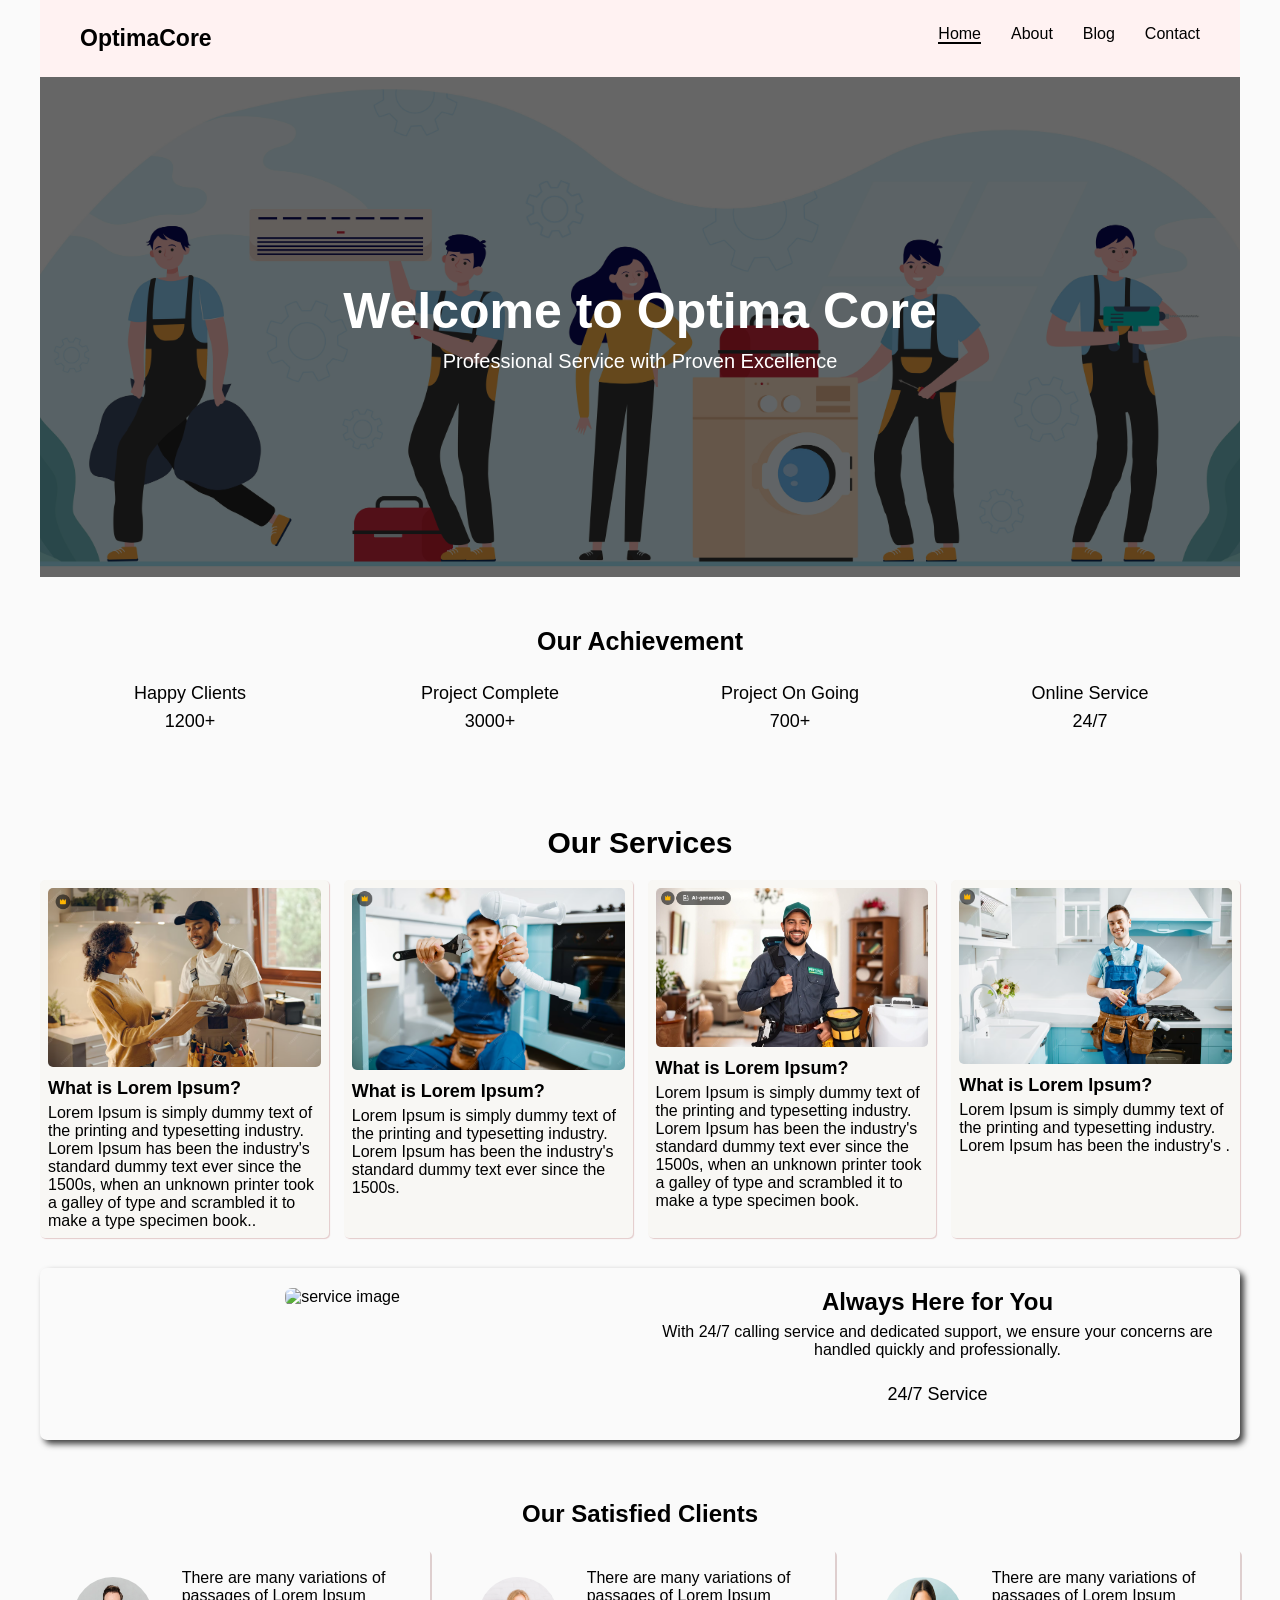
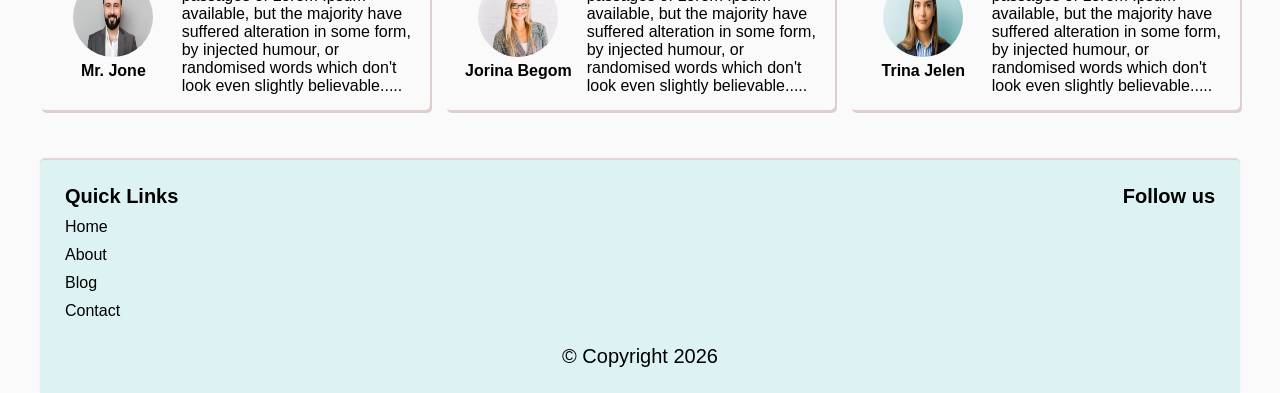
==== index.html @ 0a66d288 "All pages has been created and Home page is ready to use" ====
<!DOCTYPE html>
<html lang="en">

<head>
    <meta charset="UTF-8">
    <meta name="viewport" content="width=device-width, initial-scale=1.0">
    <title>OptimaCore - Home</title>
    <link rel="stylesheet" href="css/default_style.css">
    <link rel="stylesheet" href="css/home.css">

    <!-- Font awsome CDN link -->

    <link rel="stylesheet" href="https://cdnjs.cloudflare.com/ajax/libs/font-awesome/7.0.1/css/all.min.css"
        integrity="sha512-2SwdPD6INVrV/lHTZbO2nodKhrnDdJK9/kg2XD1r9uGqPo1cUbujc+IYdlYdEErWNu69gVcYgdxlmVmzTWnetw=="
        crossorigin="anonymous" referrerpolicy="no-referrer" />
</head>

<body>

    <header>
        <nav class="navbar">
            <h1 id="logo">OptimaCore</h1>
            <div>
                <input type="checkbox" id="menu-toggle">
                <label for="menu-toggle" class="taggle-btn">&#9776;</label>

                <ul class="nav-links">
                    <li><a class="active_page" href="index.html">Home</a></li>
                    <li><a href="about.html">About</a></li>
                    <li><a href="blog.html">Blog</a></li>
                    <li><a href="contact.html">Contact</a></li>
                </ul>
            </div>
        </nav>
    </header>

    <!-- ----- Home page content------- -->

    <section id="hero-img">
        <h2>Welcome to Optima Core</h2>
        <p>Professional Service with Proven Excellence</p>
    </section>

    <section id="achievement_section">
        <h2>Our Achievement</h2>

        <div class="all_achievement">
            <div class="each_achievement">
                <i class="fa-regular fa-user"></i>
                <p>Happy Clients</p>
                <p>1200+</p>
            </div>
            <div class="each_achievement">
                <i class="fa-regular fa-file"></i>
                <p>Project Complete</p>
                <p>3000+</p>
            </div>
            <div class="each_achievement">
                <i class="fa-solid fa-spinner"></i>
                <p>Project On Going</p>
                <p>700+</p>
            </div>
            <div class="each_achievement">
                <i class="fa-solid fa-phone"></i>
                <p>Online Service</p>
                <p>24/7</p>
            </div>
        </div>
    </section>

    <section id="services">
        <h2 class="service-title">Our Services</h2>

        <div class="all-services">

            <div class="service-box">
                <div class="service-img">
                    <img src="./img/service 1.PNG" alt="service image">
                </div>
                <div class="service-details">
                    <h4>What is Lorem Ipsum?</h4>
                    <p>Lorem Ipsum is simply dummy text of the printing and typesetting industry. Lorem Ipsum has been
                        the industry's standard dummy text ever since the 1500s, when an unknown printer took a galley
                        of type and scrambled it to make a type specimen book..</p>
                </div>
            </div>

            <div class="service-box">
                <div class="service-img">
                    <img src="./img/service 3.PNG" alt="service image">
                </div>
                <div class="service-details">
                    <h4>What is Lorem Ipsum?</h4>
                    <p>Lorem Ipsum is simply dummy text of the printing and typesetting industry. Lorem Ipsum has been
                        the industry's standard dummy text ever since the 1500s.</p>
                </div>
            </div>

            <div class="service-box">
                <div class="service-img">
                    <img src="./img/service 2.PNG" alt="service image">
                </div>
                <div class="service-details">
                    <h4>What is Lorem Ipsum?</h4>
                    <p>Lorem Ipsum is simply dummy text of the printing and typesetting industry. Lorem Ipsum has been
                        the industry's standard dummy text ever since the 1500s, when an unknown printer took a galley
                        of type and scrambled it to make a type specimen book.</p>
                </div>
            </div>

            <div class="service-box">
                <div class="service-img">
                    <img src="./img/service 4.PNG" alt="service image">
                </div>
                <div class="service-details">
                    <h4>What is Lorem Ipsum?</h4>
                    <p>Lorem Ipsum is simply dummy text of the printing and typesetting industry. Lorem Ipsum has been
                        the industry's .</p>
                </div>
            </div>

        </div>
    </section>



    <section id="about_service">
        <div class="about_service_img">
            <img src="./img/service img 3.jpg" alt="service image">
        </div>

        <div class="about_service_box_right">

            <h1>Always Here for You</h1>
            <p>With 24/7 calling service and dedicated support, we ensure your concerns are handled quickly and
                professionally.</p>


            <div class="contact_box">
                <div>
                    <i class="fa-solid fa-phone"></i>
                </div>
                <p>24/7 Service</p>
            </div>
        </div>
    </section>


    <section id="customer-review">
        <h1>Our Satisfied Clients </h1>

        <div class="all_reviews">

            <div class="review">
                <div class="client_img">
                    <img src="./img/client 1.PNG" alt="client">
                    <h6>Mr. Jone</h6>
                </div>
                <div class="review_text">
                    <div class="review_star">
                        <i class="fa-solid fa-star"></i>
                        <i class="fa-solid fa-star"></i>
                        <i class="fa-solid fa-star"></i>
                        <i class="fa-solid fa-star"></i>
                        <i class="fa-solid fa-star"></i>
                    </div>
                    <p>There are many variations of passages of Lorem Ipsum available, but the majority have suffered
                        alteration in some form, by injected humour, or randomised words which don't look even slightly
                        believable..... </p>
                </div>
            </div>

            <div class="review">
                <div class="client_img">
                    <img src="./img/client 5.PNG" alt="client">
                    <h6>Jorina Begom</h6>
                </div>
                <div class="review_text">
                    <div class="review_star">
                        <i class="fa-solid fa-star"></i>
                        <i class="fa-solid fa-star"></i>
                        <i class="fa-solid fa-star"></i>
                        <i class="fa-solid fa-star"></i>
                        <i class="fa-solid fa-star"></i>
                    </div>
                    <p>There are many variations of passages of Lorem Ipsum available, but the majority have suffered
                        alteration in some form, by injected humour, or randomised words which don't look even slightly
                        believable..... </p>
                </div>
            </div>

            <div class="review">
                <div class="client_img">
                    <img src="./img/client 2.PNG" alt="client">
                    <h6>Trina Jelen</h6>
                </div>
                <div class="review_text">
                    <div class="review_star">
                        <i class="fa-solid fa-star"></i>
                        <i class="fa-solid fa-star"></i>
                        <i class="fa-solid fa-star"></i>
                        <i class="fa-solid fa-star"></i>
                        <i class="fa-solid fa-star"></i>
                    </div>
                    <p>There are many variations of passages of Lorem Ipsum available, but the majority have suffered
                        alteration in some form, by injected humour, or randomised words which don't look even slightly
                        believable..... </p>
                </div>
            </div>


        </div>
    </section>


    <footer>
        <div class="footer-top">
            <div class="footer-top-left">
                <h6>Quick Links</h6>
                <ul>
                    <li><a href="index.html">Home</a></li>
                    <li><a href="about.html">About</a></li>
                    <li><a href="blog.html">Blog</a></li>
                    <li><a href="contact.html">Contact</a></li>
                </ul>
            </div>

            <div class="footer-top-right">
                <h6>Follow us</h6>
                <ul>
                    <li><a href=""><i class="fa-brands fa-youtube"></i></a></li>
                    <li><a href=""><i class="fa-brands fa-facebook"></i></a></li>
                    <li><a href=""><i class="fa-brands fa-instagram"></i></a></li>
                    <li><a href=""><i class="fa-brands fa-linkedin"></i></a></li>
                </ul>
            </div>
        </div>

        <div class="footer-bottom">
            <p> &#169; Copyright 2026</p>
        </div>
    </footer>

</body>

</html>
---- css/default_style.css ----
/* 
  Author: Daloar Hossain;
  Description: This is a default css file that  will be used for all pages in this project.
*/

* {
  margin: 0;
  padding: 0;
}

body {
  font-family: Arial, Helvetica, sans-serif;
  max-width: 1200px;
  margin: 0 auto;
  background-color: #fafafa;
}

img {
  max-width: 100%;
}

/***************** Header  **********************/

header {
  padding: 10px;
  background-color: #fff2f2;
}

.navbar {
  padding: 15px 30px;
  position: sticky;
  top: 0;
  z-index: 1000;
  display: flex;
  justify-content: space-between
}

#logo {
  font-size: 23px;
}

.nav-links {
  list-style: none;
  display: flex;
}

.nav-links li {
  margin-left: 30px;
}

.nav-links li a {
  text-decoration: none;
  color: black;
  font-weight: 500;
  position: relative;
  transition: color 0.3s ease;
}

.nav-links li a:hover {
  color: #850bb5
}

.nav-links a:hover::after {
  width: 100%;
}

.taggle-btn {
  display: none;
  font-size: 25px;
  color: black;
  cursor: pointer;
}

#menu-toggle {
  display: none;
}

.active_page {
  border-bottom: 2px solid black;
}

/************** Footer **************/

footer {
  background-color: rgb(221 243 243);
  padding: 25px;
  box-shadow: 0px -2px 1px #e7d2d2;
  border-top-left-radius: 5px;
  border-top-right-radius: 5px;
}

.footer-top {
  display: flex;
  justify-content: space-between;

}

.footer-top-left h6,
.footer-top-right h6 {
  font-size: 20px;
  margin-bottom: 10px;
}

.footer-top-left ul {
  list-style: none;
}

.footer-top-left ul li {
  margin-bottom: 10px;
}

.footer-top-left ul li a {
  text-decoration: none;
  color: black;
}

.footer-top-left ul li a:hover {
  color: blue;
  transition: all .5s;

}

.footer-top-right ul {
  list-style: none;
  display: flex;
}

.footer-top-right ul li {
  margin-left: 15px;
}

.footer-top-right ul li a {
  font-size: 25px;
  color: #4e1212;
  transition: all .5s;
}

.footer-top-right ul li a:hover {
  color: rgb(169, 31, 31);
}

.footer-bottom {
  margin-top: 20px;
  text-align: center;
  font-size: 20px;
  border-radius: 5px;
  margin-top: 15px;
}

@media (max-width: 768px) {
  .navbar {
    justify-content: space-between;
  }

  .nav-links {
    position: absolute;
    top: 60px;
    right: 0;
    background: #111;
    flex-direction: column;
    width: 100%;
    text-align: center;
    display: none;
    padding: 20px 0;
  }

  .nav-links li {
    margin: 15px 0;
  }

  .nav-links li a {
    color: white;
  }

  .taggle-btn {
    display: block;
  }

  #menu-toggle:checked+.taggle-btn+.nav-links {
    display: flex;
  }

  .active_page {
    border-bottom: 2px solid white;
  }



  footer {
    background-color: rgb(221 243 243);
    padding: 25px;
    box-shadow: none;
    border-top-left-radius: 0px;
    border-top-right-radius: 0px;
  }

  .footer-top {
    flex-direction: column;
    justify-content: space-between;

    display: flex;
    justify-content: center;
    align-items: center;
  }

  .footer-top-left ul li {
    text-align: center;
  }

  .footer-top-right h6 {
    text-align: center;
    margin-top: 15px 0;
  }
}
---- css/home.css ----
#hero-img {
    width: 100%;
    height: 500px;
    background-image: url('../img/home_page_hero_img.jpg');
    background-size: cover;
    background-position: center;
    background-repeat: no-repeat;
    position: relative;
    display: flex;
    justify-content: center;
    align-items: center;
    flex-direction: column;
    color: white;

}

#hero-img::before {
    content: "";
    position: absolute;
    inset: 0;
    background: rgba(0, 0, 0, 0.6);
}

#hero-img * {
    position: relative;
}

#hero-img h2 {
    font-size: 50px;
}

#hero-img p {
    font-size: 20px;
    margin-top: 10px;
}

/* Achievement section */
#achievement_section{
    padding: 50px 0;

}

#achievement_section h2{
    text-align: center;
    font-size: 25px;
    font-weight: bold;
    margin-bottom: 20px;
}

.all_achievement{
    display: grid;
    grid-template-columns: repeat(4, 1fr);
}
.each_achievement{
    cursor: pointer;
    padding: 7px;
    text-align: center;
}

.each_achievement i{
    font-size: 45px;
    margin-bottom: 12px;
}

.each_achievement p{
    font-size: 18px;
    margin-bottom: 7px;
}

/* Services */

#services {
    padding: 30px 0px;
}

.service-title {
    font-size: 30px;
    text-align: center;
    margin-bottom: 20px;
}

.all-services {
    display: flex;
    gap: 15px;
}

.service-box {
    padding: 8px;
    border-radius: 5px;
    background-color: rgb(240 233 224 / 25%);
    cursor: pointer;
    transition: all 0.5s;
    flex: 1;
    box-shadow: 1px 1px 1px #e3caca;
}

.service-img>img {
    max-width: 100%;
    border-radius: 5px;
}

.service-img {
    margin-bottom: 7px;
}

.service-details h4 {
    font-size: 18px;
    margin-bottom: 5px;
}

.service-box:hover {
    margin-top: -7px;
}

/* About service section */

#about_service {
    display: grid;
    grid-template-columns: 1fr 1fr;
    gap: 30px;
    padding: 30px 0;
    box-shadow: 4px 4px 6px #000000bf;
    margin-bottom: 10px;
    border-radius: 7px;
    padding: 20px;
    text-align: center;
}

.about_service_img {
    flex: 1;
}

.about_service_img img {
    max-width: 100%;
    border-radius: 7px;
}

.about_service_box_right {
    display: flex;
    justify-content: center;
    align-items: center;
    flex-direction: column;
}

.about_service_box_right h1 {
    margin-bottom: 7px;
}

.about_service_box_right p {
    margin-bottom: 15px;
}

.contact_box {
    margin-top: 10px;
}

.contact_box i {
    font-size: 35px;
    margin-bottom: 8px;
    cursor: pointer;
}

.contact_box p {
    font-size: 18px;
    cursor: pointer;
}

/* customer reviews */
#customer-review{
    padding: 50px 0;
}
#customer-review > h1{
    margin-bottom: 20px;
    text-align: center;
}

.all_reviews{
    display: grid;
    grid-template-columns: 1fr 1fr 1fr;
    gap: 15px;
}

.review{
    box-shadow:  2px 3px #decece;
    padding: 15px;
    border-radius: 5px;
    display: flex;
    gap: 10px;
    cursor: pointer;
    transition: all .5s;
}

.review:hover{
    box-shadow: 2px 2px 2px rgb(111, 109, 109);
}


.client_img{
    flex: 1;
    display: flex;
    flex-direction: column;
    justify-content: center;
    align-items: center;
}
.review_text{
    flex: 2;
}
.client_img img{
    width: 80px;
    min-height: 80px;
    max-height: 80px;
    border-radius: 50%;

}

.client_img h6{
    font-size: 16px;
    margin-top: 5px;
}


.review_star{
    color: rgb(142, 142, 12);
    font-size: 16px;
    margin-bottom: 6px;
}


@media (max-width: 768px) {
    #hero-img h2 {
        font-size: 30px;
        text-align: center;
    }

    #hero-img p {
        font-size: 15px;
        margin-top: 10px;
    }
    .all_achievement{
        grid-template-columns: 1fr;
    }

    .all-services {
        flex-direction: column;
        margin-bottom: 10px;
    }

    #about_service{
        grid-template-columns: 1fr;
    }

    .all_reviews{
        grid-template-columns: 1fr;
    }
}
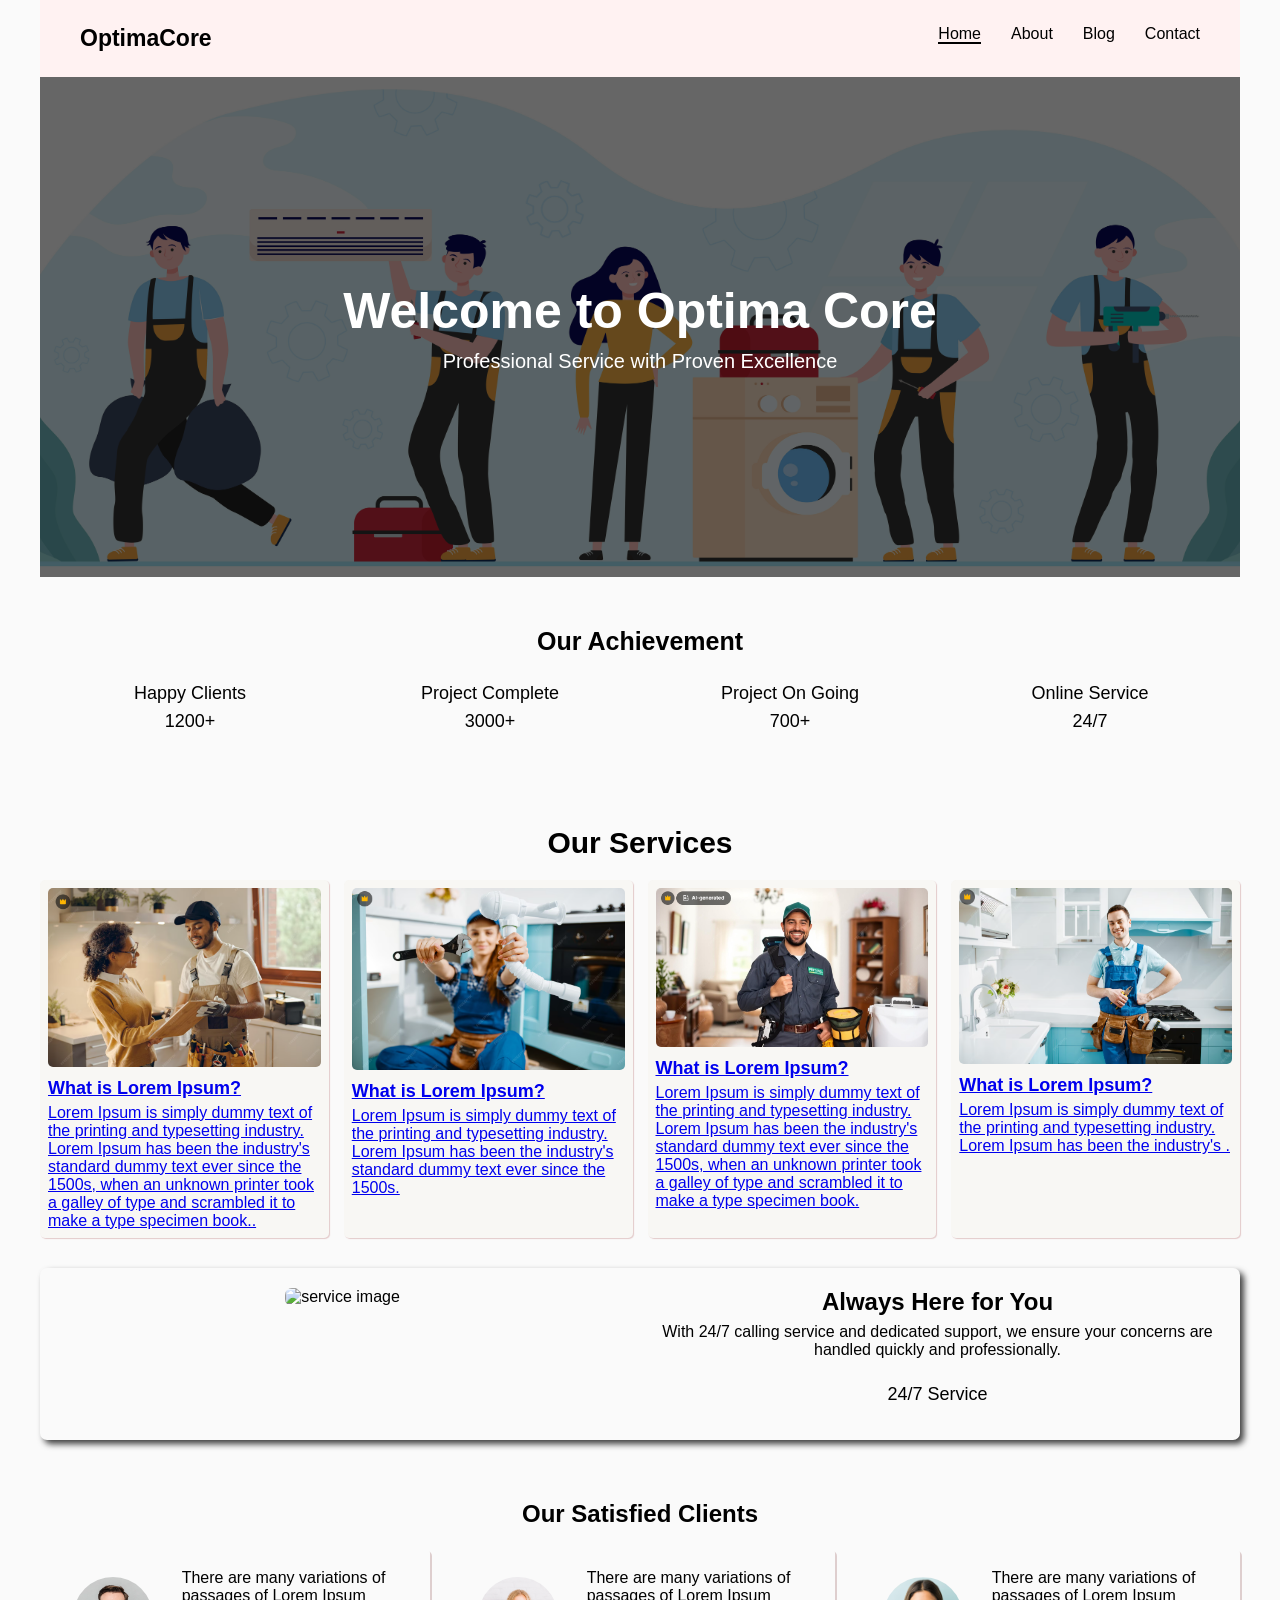
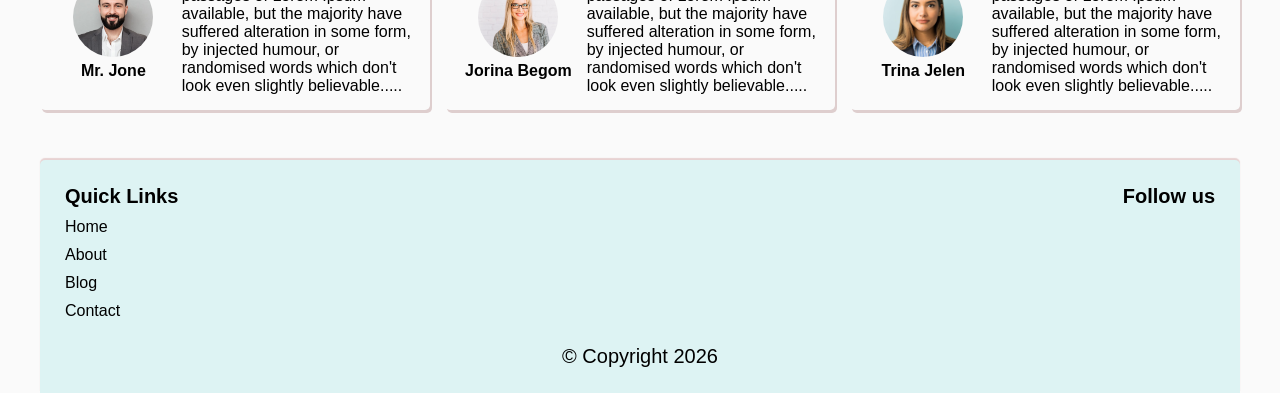
==== commit d08f19a5: "Home page some updated" ====
--- a/index.html
+++ b/index.html
@@ -16,7 +16,7 @@
 </head>
 
 <body>
-
+    <!-- Header Section -->
     <header>
         <nav class="navbar">
             <h1 id="logo">OptimaCore</h1>
@@ -34,13 +34,15 @@
         </nav>
     </header>
 
-    <!-- ----- Home page content------- -->
-
+    <!-- Home page content -->
+
+    <!-- First section / Hero image-->
     <section id="hero-img">
         <h2>Welcome to Optima Core</h2>
         <p>Professional Service with Proven Excellence</p>
     </section>
 
+    <!-- Achievement Section -->
     <section id="achievement_section">
         <h2>Our Achievement</h2>
 
@@ -68,12 +70,13 @@
         </div>
     </section>
 
+    <!-- Our service Section -->
     <section id="services">
         <h2 class="service-title">Our Services</h2>
 
         <div class="all-services">
 
-            <div class="service-box">
+            <a class="service-box" href="post_detail.html">
                 <div class="service-img">
                     <img src="./img/service 1.PNG" alt="service image">
                 </div>
@@ -83,9 +86,9 @@
                         the industry's standard dummy text ever since the 1500s, when an unknown printer took a galley
                         of type and scrambled it to make a type specimen book..</p>
                 </div>
-            </div>
-
-            <div class="service-box">
+            </a>
+
+            <a class="service-box" href="post_detail.html">
                 <div class="service-img">
                     <img src="./img/service 3.PNG" alt="service image">
                 </div>
@@ -94,9 +97,9 @@
                     <p>Lorem Ipsum is simply dummy text of the printing and typesetting industry. Lorem Ipsum has been
                         the industry's standard dummy text ever since the 1500s.</p>
                 </div>
-            </div>
-
-            <div class="service-box">
+            </a>
+
+            <a class="service-box" href="post_detail.html">
                 <div class="service-img">
                     <img src="./img/service 2.PNG" alt="service image">
                 </div>
@@ -106,9 +109,9 @@
                         the industry's standard dummy text ever since the 1500s, when an unknown printer took a galley
                         of type and scrambled it to make a type specimen book.</p>
                 </div>
-            </div>
-
-            <div class="service-box">
+            </a>
+
+            <a class="service-box" href="post_detail.html">
                 <div class="service-img">
                     <img src="./img/service 4.PNG" alt="service image">
                 </div>
@@ -117,13 +120,13 @@
                     <p>Lorem Ipsum is simply dummy text of the printing and typesetting industry. Lorem Ipsum has been
                         the industry's .</p>
                 </div>
-            </div>
-
-        </div>
-    </section>
-
-
-
+            </a>
+
+        </div>
+    </section>
+
+
+    <!-- About Service -->
     <section id="about_service">
         <div class="about_service_img">
             <img src="./img/service img 3.jpg" alt="service image">
@@ -145,7 +148,7 @@
         </div>
     </section>
 
-
+    <!-- Customer Reviews Section -->
     <section id="customer-review">
         <h1>Our Satisfied Clients </h1>
 
@@ -212,7 +215,7 @@
         </div>
     </section>
 
-
+    <!-- Footer Section -->
     <footer>
         <div class="footer-top">
             <div class="footer-top-left">
--- a/css/default_style.css
+++ b/css/default_style.css
@@ -16,7 +16,9 @@
 }
 
 img {
-  max-width: 100%;
+  width: 100%;
+  height: 100%;
+  object-fit: cover;
 }
 
 /***************** Header  **********************/
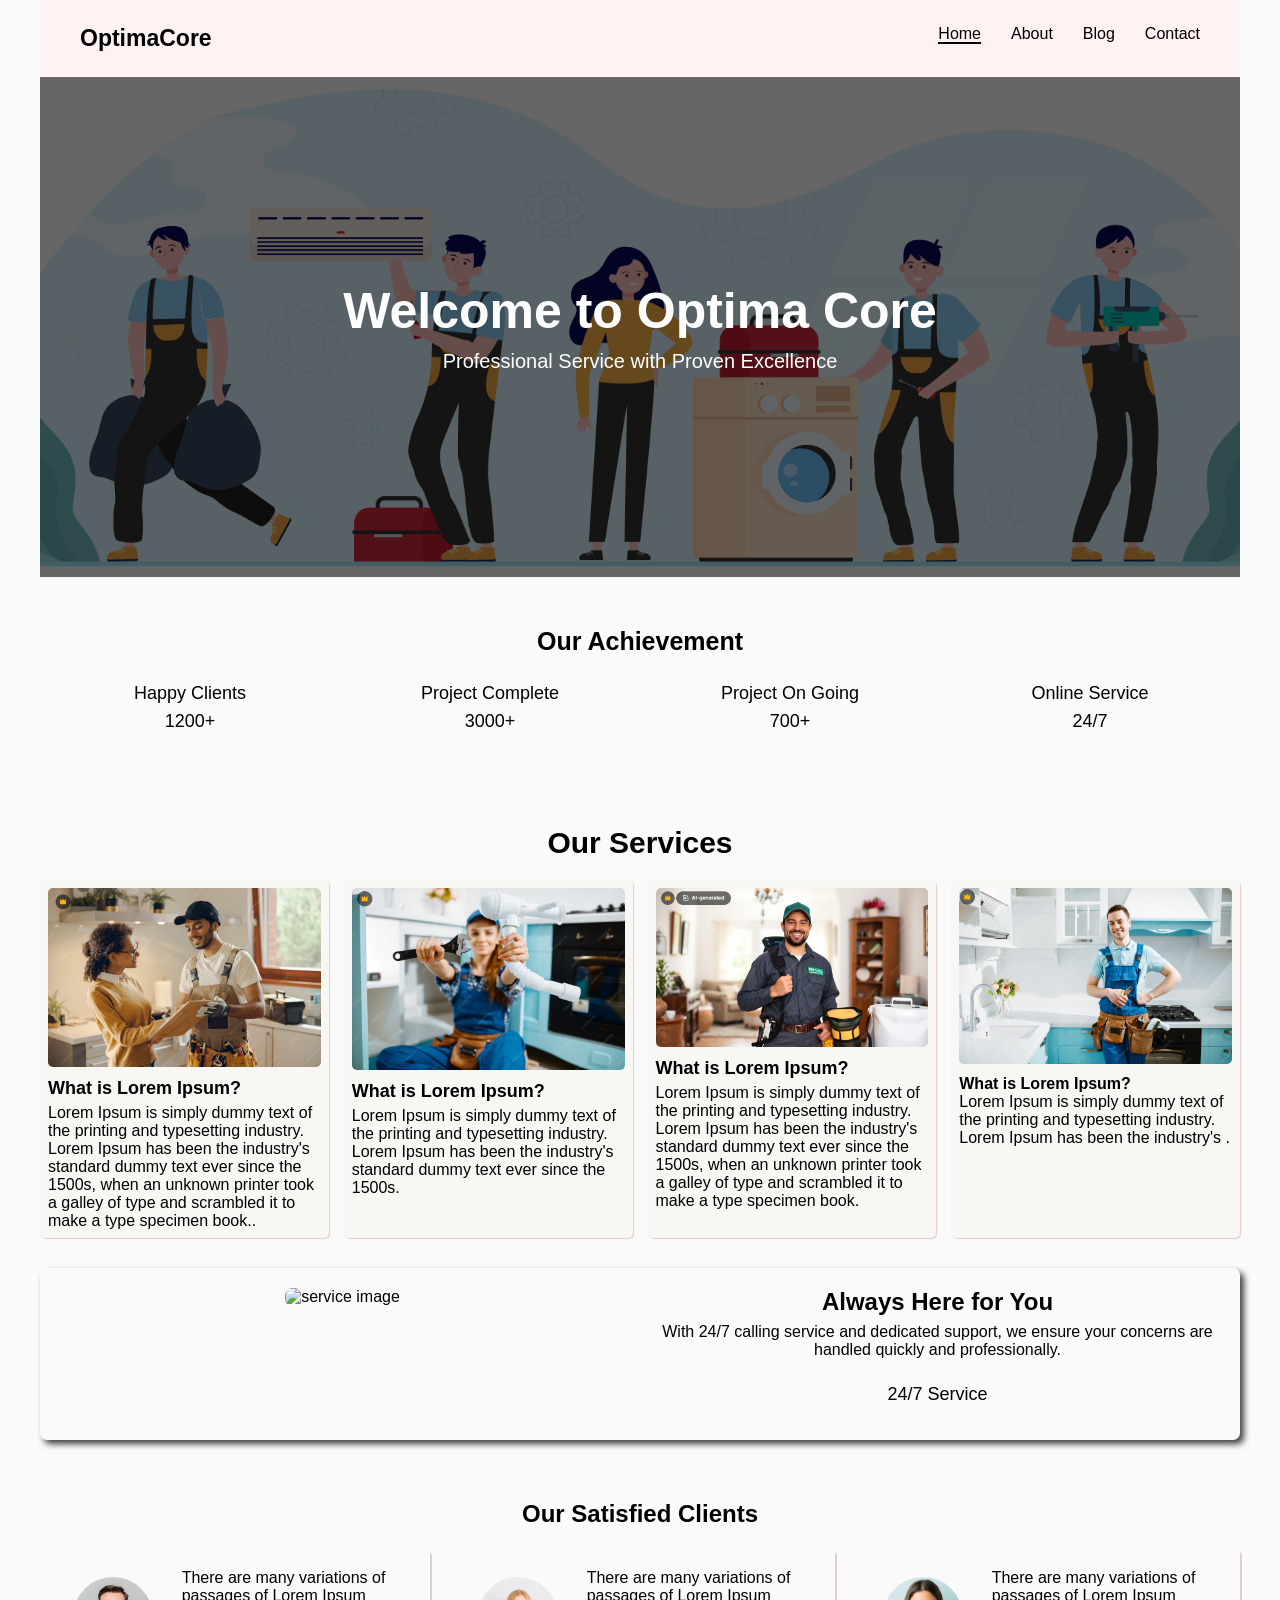
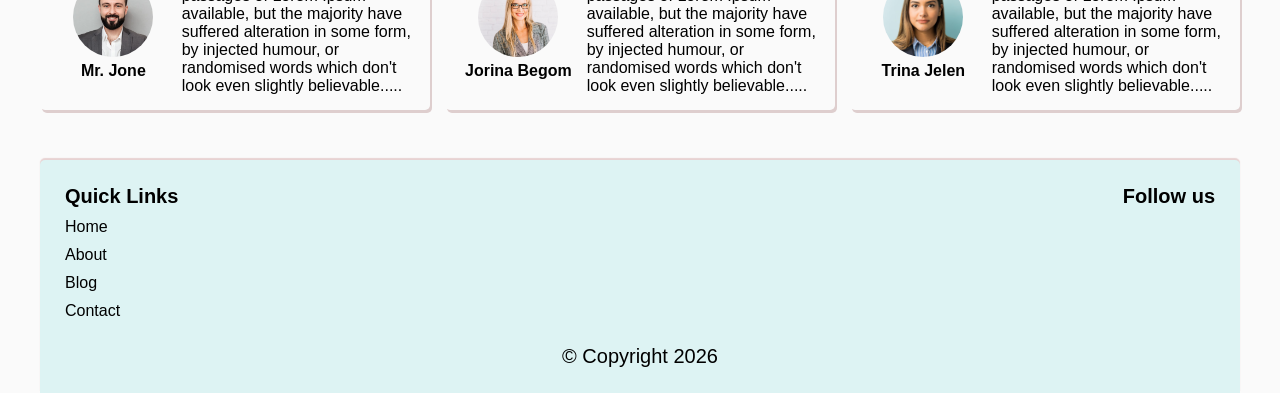
==== commit 87c9dfc0: "Some bugs has been fix in home page" ====
--- a/index.html
+++ b/index.html
@@ -78,10 +78,10 @@
 
             <a class="service-box" href="post_detail.html">
                 <div class="service-img">
-                    <img src="./img/service 1.PNG" alt="service image">
-                </div>
-                <div class="service-details">
-                    <h4>What is Lorem Ipsum?</h4>
+                    <img src="./img/service_1.PNG" alt="service image">
+                </div>
+                <div class="service-details">
+                    <h3>What is Lorem Ipsum?</h3>
                     <p>Lorem Ipsum is simply dummy text of the printing and typesetting industry. Lorem Ipsum has been
                         the industry's standard dummy text ever since the 1500s, when an unknown printer took a galley
                         of type and scrambled it to make a type specimen book..</p>
@@ -90,10 +90,10 @@
 
             <a class="service-box" href="post_detail.html">
                 <div class="service-img">
-                    <img src="./img/service 3.PNG" alt="service image">
-                </div>
-                <div class="service-details">
-                    <h4>What is Lorem Ipsum?</h4>
+                    <img src="./img/service_3.PNG" alt="service image">
+                </div>
+                <div class="service-details">
+                    <h3>What is Lorem Ipsum?</h3>
                     <p>Lorem Ipsum is simply dummy text of the printing and typesetting industry. Lorem Ipsum has been
                         the industry's standard dummy text ever since the 1500s.</p>
                 </div>
@@ -101,10 +101,10 @@
 
             <a class="service-box" href="post_detail.html">
                 <div class="service-img">
-                    <img src="./img/service 2.PNG" alt="service image">
-                </div>
-                <div class="service-details">
-                    <h4>What is Lorem Ipsum?</h4>
+                    <img src="./img/service_2.PNG" alt="service image">
+                </div>
+                <div class="service-details">
+                    <h3>What is Lorem Ipsum?</h3>
                     <p>Lorem Ipsum is simply dummy text of the printing and typesetting industry. Lorem Ipsum has been
                         the industry's standard dummy text ever since the 1500s, when an unknown printer took a galley
                         of type and scrambled it to make a type specimen book.</p>
@@ -113,7 +113,7 @@
 
             <a class="service-box" href="post_detail.html">
                 <div class="service-img">
-                    <img src="./img/service 4.PNG" alt="service image">
+                    <img src="./img/service_4.PNG" alt="service image">
                 </div>
                 <div class="service-details">
                     <h4>What is Lorem Ipsum?</h4>
@@ -129,7 +129,7 @@
     <!-- About Service -->
     <section id="about_service">
         <div class="about_service_img">
-            <img src="./img/service img 3.jpg" alt="service image">
+            <img src="./img/taking_note.jpg" alt="service image">
         </div>
 
         <div class="about_service_box_right">
@@ -156,8 +156,8 @@
 
             <div class="review">
                 <div class="client_img">
-                    <img src="./img/client 1.PNG" alt="client">
-                    <h6>Mr. Jone</h6>
+                    <img src="./img/client_1.PNG" alt="client">
+                    <h2>Mr. Jone</h2>
                 </div>
                 <div class="review_text">
                     <div class="review_star">
@@ -175,8 +175,8 @@
 
             <div class="review">
                 <div class="client_img">
-                    <img src="./img/client 5.PNG" alt="client">
-                    <h6>Jorina Begom</h6>
+                    <img src="./img/client_5.PNG" alt="client">
+                    <h2>Jorina Begom</h2>
                 </div>
                 <div class="review_text">
                     <div class="review_star">
@@ -194,8 +194,8 @@
 
             <div class="review">
                 <div class="client_img">
-                    <img src="./img/client 2.PNG" alt="client">
-                    <h6>Trina Jelen</h6>
+                    <img src="./img/client_2.PNG" alt="client">
+                    <h2>Trina Jelen</h2>
                 </div>
                 <div class="review_text">
                     <div class="review_star">
@@ -219,7 +219,7 @@
     <footer>
         <div class="footer-top">
             <div class="footer-top-left">
-                <h6>Quick Links</h6>
+                <h2>Quick Links</h2>
                 <ul>
                     <li><a href="index.html">Home</a></li>
                     <li><a href="about.html">About</a></li>
@@ -229,7 +229,7 @@
             </div>
 
             <div class="footer-top-right">
-                <h6>Follow us</h6>
+                <h2>Follow us</h2>
                 <ul>
                     <li><a href=""><i class="fa-brands fa-youtube"></i></a></li>
                     <li><a href=""><i class="fa-brands fa-facebook"></i></a></li>
--- a/css/default_style.css
+++ b/css/default_style.css
@@ -97,8 +97,8 @@
 
 }
 
-.footer-top-left h6,
-.footer-top-right h6 {
+.footer-top-left h2,
+.footer-top-right h2 {
   font-size: 20px;
   margin-bottom: 10px;
 }
@@ -149,6 +149,7 @@
   margin-top: 15px;
 }
 
+/* Responsive Design */
 @media (max-width: 768px) {
   .navbar {
     justify-content: space-between;
--- a/css/home.css
+++ b/css/home.css
@@ -35,34 +35,35 @@
 }
 
 /* Achievement section */
-#achievement_section{
+#achievement_section {
     padding: 50px 0;
 
 }
 
-#achievement_section h2{
+#achievement_section h2 {
     text-align: center;
     font-size: 25px;
     font-weight: bold;
     margin-bottom: 20px;
 }
 
-.all_achievement{
+.all_achievement {
     display: grid;
     grid-template-columns: repeat(4, 1fr);
 }
-.each_achievement{
+
+.each_achievement {
     cursor: pointer;
     padding: 7px;
     text-align: center;
 }
 
-.each_achievement i{
+.each_achievement i {
     font-size: 45px;
     margin-bottom: 12px;
 }
 
-.each_achievement p{
+.each_achievement p {
     font-size: 18px;
     margin-bottom: 7px;
 }
@@ -92,6 +93,8 @@
     transition: all 0.5s;
     flex: 1;
     box-shadow: 1px 1px 1px #e3caca;
+    text-decoration: none;
+    color: black;
 }
 
 .service-img>img {
@@ -103,7 +106,7 @@
     margin-bottom: 7px;
 }
 
-.service-details h4 {
+.service-details h3 {
     font-size: 18px;
     margin-bottom: 5px;
 }
@@ -166,22 +169,23 @@
 }
 
 /* customer reviews */
-#customer-review{
+#customer-review {
     padding: 50px 0;
 }
-#customer-review > h1{
+
+#customer-review>h1 {
     margin-bottom: 20px;
     text-align: center;
 }
 
-.all_reviews{
+.all_reviews {
     display: grid;
     grid-template-columns: 1fr 1fr 1fr;
     gap: 15px;
 }
 
-.review{
-    box-shadow:  2px 3px #decece;
+.review {
+    box-shadow: 2px 3px #decece;
     padding: 15px;
     border-radius: 5px;
     display: flex;
@@ -190,22 +194,24 @@
     transition: all .5s;
 }
 
-.review:hover{
+.review:hover {
     box-shadow: 2px 2px 2px rgb(111, 109, 109);
 }
 
 
-.client_img{
+.client_img {
     flex: 1;
     display: flex;
     flex-direction: column;
     justify-content: center;
     align-items: center;
 }
-.review_text{
+
+.review_text {
     flex: 2;
 }
-.client_img img{
+
+.client_img img {
     width: 80px;
     min-height: 80px;
     max-height: 80px;
@@ -213,19 +219,19 @@
 
 }
 
-.client_img h6{
+.client_img h2 {
     font-size: 16px;
     margin-top: 5px;
 }
 
 
-.review_star{
+.review_star {
     color: rgb(142, 142, 12);
     font-size: 16px;
     margin-bottom: 6px;
 }
 
-
+/* Responsive Design */
 @media (max-width: 768px) {
     #hero-img h2 {
         font-size: 30px;
@@ -236,7 +242,8 @@
         font-size: 15px;
         margin-top: 10px;
     }
-    .all_achievement{
+
+    .all_achievement {
         grid-template-columns: 1fr;
     }
 
@@ -245,11 +252,11 @@
         margin-bottom: 10px;
     }
 
-    #about_service{
+    #about_service {
         grid-template-columns: 1fr;
     }
 
-    .all_reviews{
+    .all_reviews {
         grid-template-columns: 1fr;
     }
-}
+}
